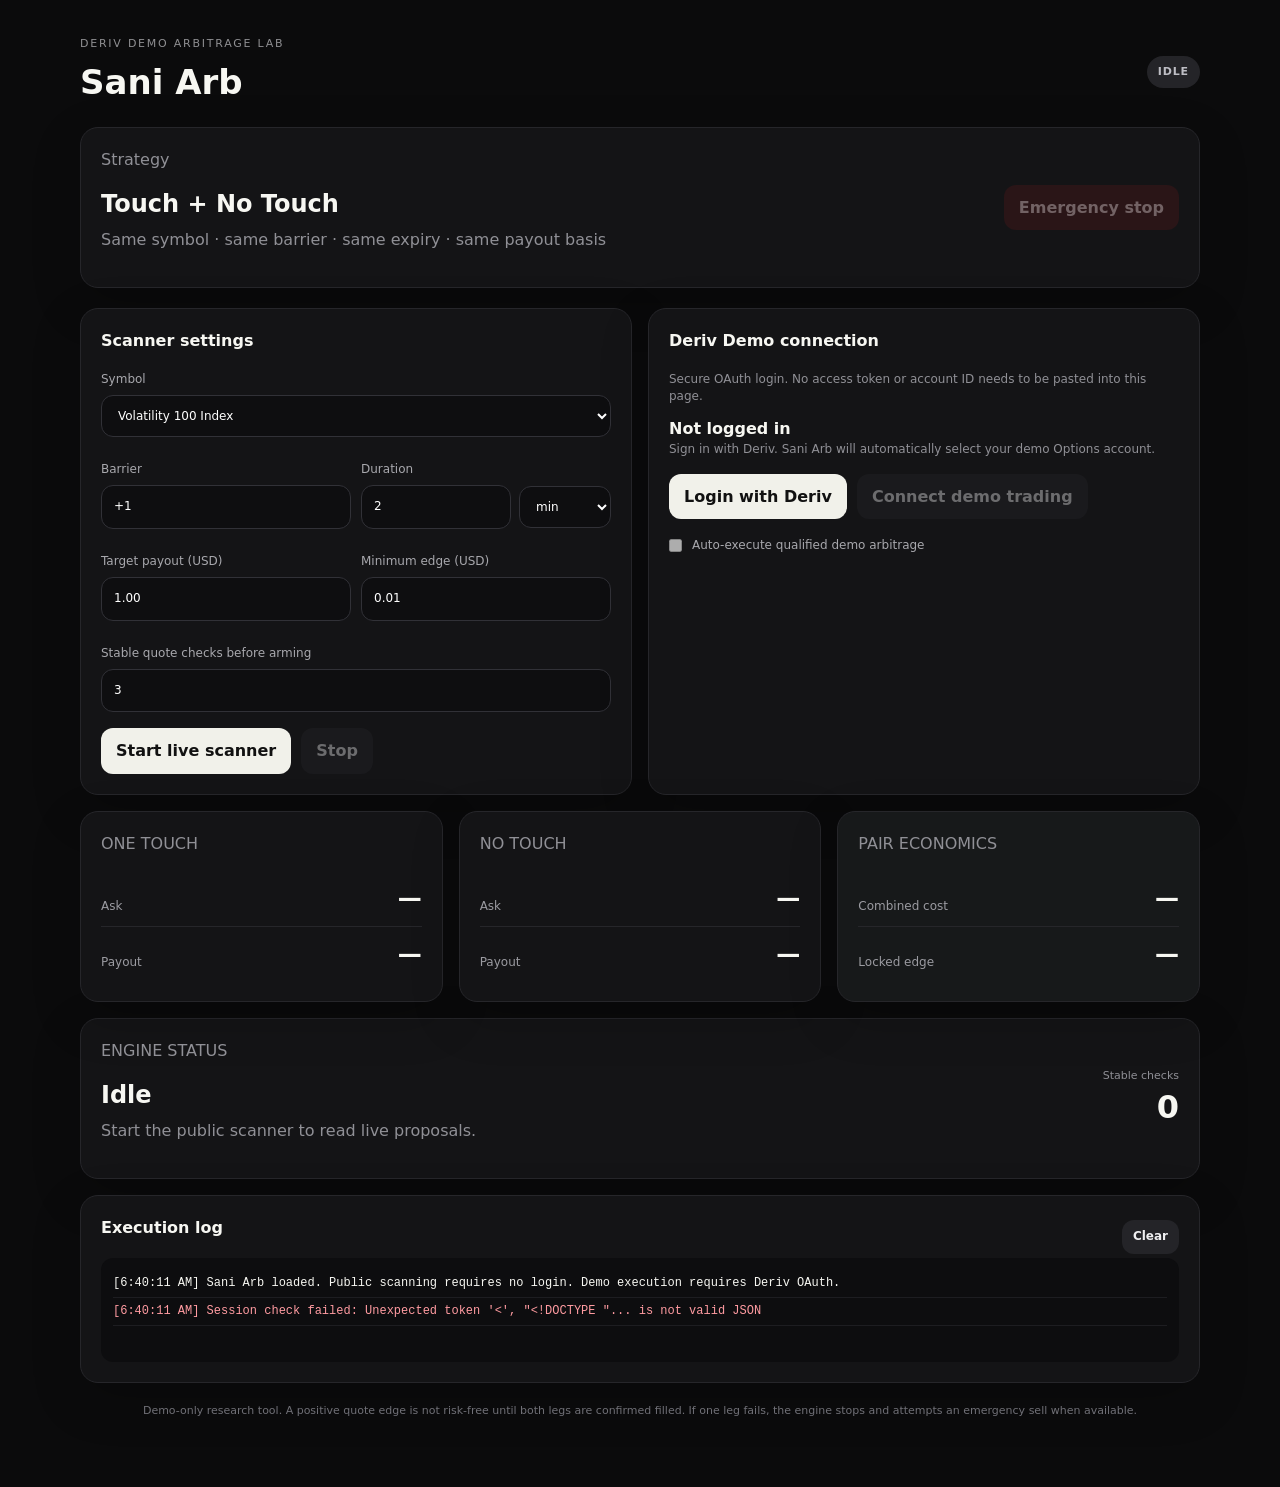
==== callback/index.html @ dc731fd0 "Add directory callback route for Vercel static hosting" ====
<!doctype html>
<html lang="en">
<head>
  <meta charset="UTF-8" />
  <meta name="viewport" content="width=device-width, initial-scale=1.0" />
  <meta name="theme-color" content="#111111" />
  <title>Sani Arb</title>
  <link rel="stylesheet" href="../styles.css" />
</head>
<body>
  <main class="shell">
    <header class="topbar"><div><p class="eyebrow">DERIV DEMO ARBITRAGE LAB</p><h1>Sani Arb</h1></div><div id="modePill" class="pill neutral">PUBLIC SCANNER</div></header>
    <section class="hero card"><div><p class="muted">Strategy</p><h2>Touch + No Touch</h2><p class="muted">Same symbol · same barrier · same expiry · same payout basis</p></div><button id="emergencyBtn" class="danger" disabled>Emergency stop</button></section>
    <section class="grid two">
      <div class="card">
        <h3>Scanner settings</h3>
        <label>Symbol<select id="symbol"><option value="R_100">Volatility 100 Index</option><option value="R_75">Volatility 75 Index</option><option value="R_50">Volatility 50 Index</option><option value="R_25">Volatility 25 Index</option><option value="R_10">Volatility 10 Index</option></select></label>
        <div class="grid two tight"><label>Barrier<input id="barrier" value="+1" inputmode="decimal" /></label><label>Duration<div class="inline"><input id="duration" type="number" min="1" value="2" /><select id="durationUnit"><option value="m">min</option><option value="s">sec</option></select></div></label></div>
        <div class="grid two tight"><label>Target payout (USD)<input id="targetPayout" type="number" min="0.35" step="0.01" value="1.00" /></label><label>Minimum edge (USD)<input id="minEdge" type="number" min="0" step="0.001" value="0.01" /></label></div>
        <label>Stable quote checks before arming<input id="stableChecks" type="number" min="1" max="20" value="3" /></label>
        <div class="actions"><button id="startScannerBtn" class="primary">Start live scanner</button><button id="stopScannerBtn" class="secondary" disabled>Stop</button></div>
      </div>
      <div class="card">
        <h3>Deriv Demo connection</h3><p class="muted small">Secure OAuth login. No access token or account ID needs to be pasted into this page.</p>
        <div id="loginState" class="statusBox"><strong id="loginTitle">Completing login…</strong><p id="loginDetail" class="muted small">Finishing your Deriv authorization.</p></div>
        <div class="actions"><button id="loginDerivBtn" class="primary">Login with Deriv</button><button id="connectDemoBtn" class="secondary" disabled>Connect demo trading</button><button id="logoutDerivBtn" class="ghost" hidden>Logout</button></div>
        <label class="toggleRow"><input id="autoExecute" type="checkbox" disabled /><span>Auto-execute qualified demo arbitrage</span></label>
      </div>
    </section>
    <section class="grid three"><article class="card quote"><p class="muted">ONE TOUCH</p><div class="metric"><span>Ask</span><strong id="touchAsk">—</strong></div><div class="metric"><span>Payout</span><strong id="touchPayout">—</strong></div></article><article class="card quote"><p class="muted">NO TOUCH</p><div class="metric"><span>Ask</span><strong id="noTouchAsk">—</strong></div><div class="metric"><span>Payout</span><strong id="noTouchPayout">—</strong></div></article><article class="card quote emphasis"><p class="muted">PAIR ECONOMICS</p><div class="metric"><span>Combined cost</span><strong id="combinedCost">—</strong></div><div class="metric"><span>Locked edge</span><strong id="lockedEdge">—</strong></div></article></section>
    <section class="card statusCard"><div><p class="muted">ENGINE STATUS</p><h2 id="statusText">Idle</h2><p id="statusDetail" class="muted">Start the public scanner to read live proposals.</p></div><div class="score"><span>Stable checks</span><strong id="stabilityScore">0</strong></div></section>
    <section class="card"><div class="sectionHeader"><h3>Execution log</h3><button id="clearLogBtn" class="ghost">Clear</button></div><div id="log" class="log"></div></section>
    <footer>Demo-only research tool. A positive quote edge is not risk-free until both legs are confirmed filled. If one leg fails, the engine stops and attempts an emergency sell when available.</footer>
  </main>
  <script type="module" src="../app.js"></script>
</body>
</html>
---- styles.css ----
:root{font-family:Inter,ui-sans-serif,system-ui,-apple-system,BlinkMacSystemFont,"Segoe UI",sans-serif;color:#f7f7f2;background:#0b0b0c;line-height:1.45}.shell{max-width:1120px;margin:auto;padding:28px 18px 60px}.topbar,.hero,.sectionHeader,.statusCard,.actions,.inline,.toggleRow{display:flex;align-items:center}.topbar,.hero,.sectionHeader,.statusCard{justify-content:space-between;gap:18px}.eyebrow{letter-spacing:.16em;font-size:11px;color:#8f8f92;margin:0 0 6px}h1,h2,h3,p{margin-top:0}h1{font-size:34px;margin-bottom:0}h2{font-size:24px;margin-bottom:6px}h3{font-size:16px;margin-bottom:18px}.card{background:#141416;border:1px solid #26262a;border-radius:18px;padding:20px;box-shadow:0 16px 50px rgba(0,0,0,.18)}.hero{margin:20px 0}.grid{display:grid;gap:16px}.grid.two{grid-template-columns:repeat(2,minmax(0,1fr))}.grid.three{grid-template-columns:repeat(3,minmax(0,1fr));margin:16px 0}.grid.tight{gap:10px}.muted{color:#909096}.small{font-size:12px}label{display:block;font-size:12px;color:#a8a8ad;margin:12px 0}input,select,button{font:inherit}input,select{box-sizing:border-box;width:100%;margin-top:7px;background:#0e0e10;border:1px solid #313137;color:#fff;border-radius:12px;padding:12px;outline:none}input:focus,select:focus{border-color:#71717a}.inline{gap:8px}.inline input{flex:1}.inline select{width:92px}.actions{gap:10px;margin-top:16px;flex-wrap:wrap}button{border:0;border-radius:12px;padding:11px 15px;cursor:pointer;font-weight:700}.primary{background:#f1f1ea;color:#111}.secondary,.ghost{background:#242428;color:#efeff1}.danger{background:#4b1719;color:#ffd7d9}.danger:not(:disabled){background:#8d2026}.ghost{padding:8px 11px;font-size:12px}button:disabled{opacity:.4;cursor:not-allowed}.pill{padding:8px 11px;border-radius:999px;font-size:11px;font-weight:800;letter-spacing:.08em}.neutral{background:#242428;color:#bdbdc4}.live{background:#153e2d;color:#9ef0c8}.armed{background:#4a3b12;color:#ffe89a}.risk{background:#5a1c20;color:#ffb4b8}.quote .metric{display:flex;justify-content:space-between;align-items:end;padding:10px 0;border-bottom:1px solid #26262a}.quote .metric:last-child{border-bottom:0}.metric span{font-size:12px;color:#9b9ba1}.metric strong{font-size:24px}.emphasis{background:#17191a}.statusCard{margin:16px 0}.score{text-align:right}.score span{display:block;color:#8f8f95;font-size:11px}.score strong{font-size:32px}.toggleRow{gap:10px;margin-top:18px}.toggleRow input{width:auto;margin:0}.log{font-family:ui-monospace,SFMono-Regular,Menlo,monospace;font-size:12px;max-height:280px;overflow:auto;background:#0d0d0f;border-radius:12px;padding:12px;min-height:80px}.log div{padding:5px 0;border-bottom:1px solid #1d1d21}.log .good{color:#9ef0c8}.log .bad{color:#ff9ba1}.log .warn{color:#ffe18a}footer{font-size:11px;color:#707077;margin-top:20px;text-align:center}@media(max-width:780px){.grid.two,.grid.three{grid-template-columns:1fr}.topbar,.hero,.statusCard{align-items:flex-start}.hero{flex-direction:column}.metric strong{font-size:22px}.shell{padding-top:18px}}
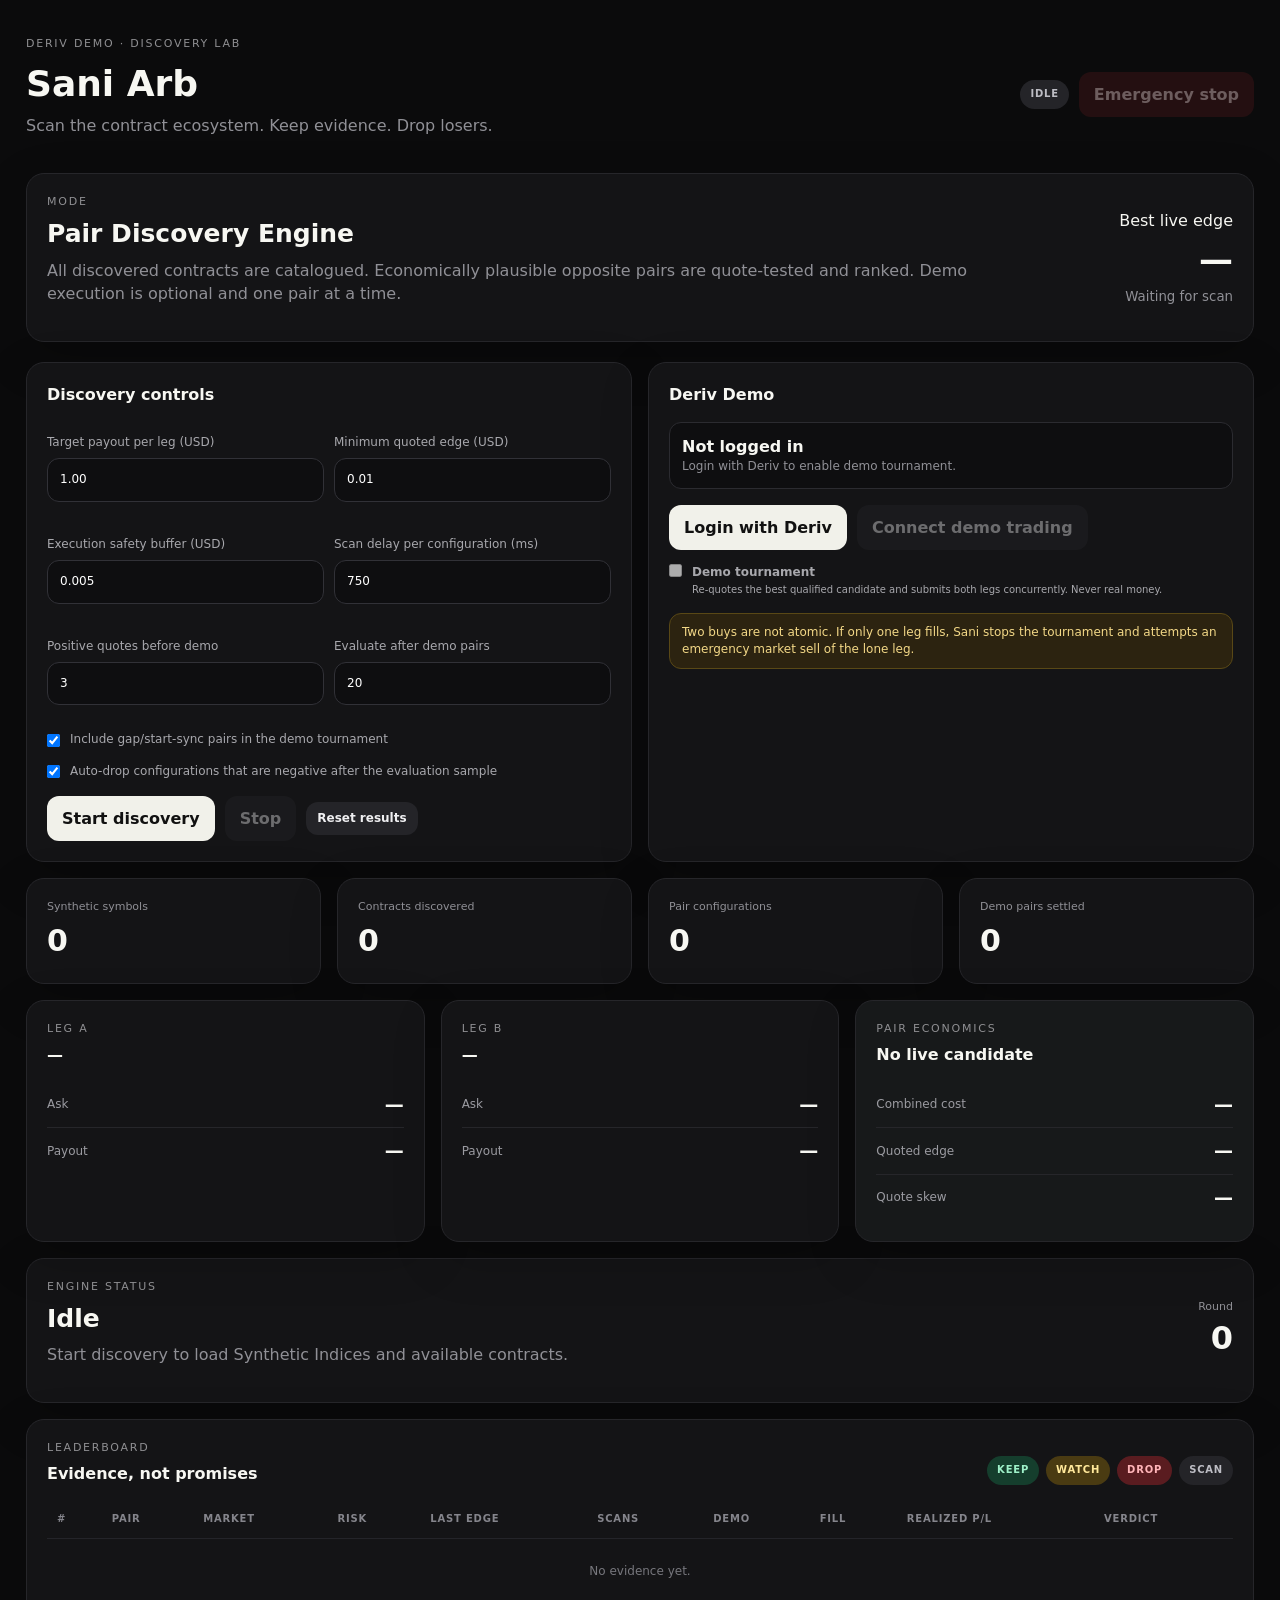
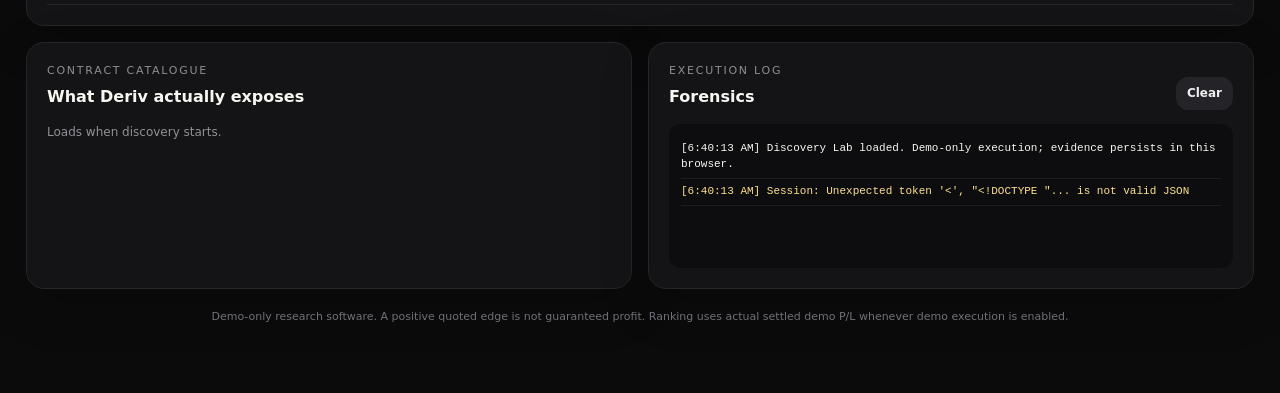
==== commit 0cfbd62a: "Route OAuth callback into Discovery Lab" ====
--- a/callback/index.html
+++ b/callback/index.html
@@ -1,37 +1 @@
-<!doctype html>
-<html lang="en">
-<head>
-  <meta charset="UTF-8" />
-  <meta name="viewport" content="width=device-width, initial-scale=1.0" />
-  <meta name="theme-color" content="#111111" />
-  <title>Sani Arb</title>
-  <link rel="stylesheet" href="../styles.css" />
-</head>
-<body>
-  <main class="shell">
-    <header class="topbar"><div><p class="eyebrow">DERIV DEMO ARBITRAGE LAB</p><h1>Sani Arb</h1></div><div id="modePill" class="pill neutral">PUBLIC SCANNER</div></header>
-    <section class="hero card"><div><p class="muted">Strategy</p><h2>Touch + No Touch</h2><p class="muted">Same symbol · same barrier · same expiry · same payout basis</p></div><button id="emergencyBtn" class="danger" disabled>Emergency stop</button></section>
-    <section class="grid two">
-      <div class="card">
-        <h3>Scanner settings</h3>
-        <label>Symbol<select id="symbol"><option value="R_100">Volatility 100 Index</option><option value="R_75">Volatility 75 Index</option><option value="R_50">Volatility 50 Index</option><option value="R_25">Volatility 25 Index</option><option value="R_10">Volatility 10 Index</option></select></label>
-        <div class="grid two tight"><label>Barrier<input id="barrier" value="+1" inputmode="decimal" /></label><label>Duration<div class="inline"><input id="duration" type="number" min="1" value="2" /><select id="durationUnit"><option value="m">min</option><option value="s">sec</option></select></div></label></div>
-        <div class="grid two tight"><label>Target payout (USD)<input id="targetPayout" type="number" min="0.35" step="0.01" value="1.00" /></label><label>Minimum edge (USD)<input id="minEdge" type="number" min="0" step="0.001" value="0.01" /></label></div>
-        <label>Stable quote checks before arming<input id="stableChecks" type="number" min="1" max="20" value="3" /></label>
-        <div class="actions"><button id="startScannerBtn" class="primary">Start live scanner</button><button id="stopScannerBtn" class="secondary" disabled>Stop</button></div>
-      </div>
-      <div class="card">
-        <h3>Deriv Demo connection</h3><p class="muted small">Secure OAuth login. No access token or account ID needs to be pasted into this page.</p>
-        <div id="loginState" class="statusBox"><strong id="loginTitle">Completing login…</strong><p id="loginDetail" class="muted small">Finishing your Deriv authorization.</p></div>
-        <div class="actions"><button id="loginDerivBtn" class="primary">Login with Deriv</button><button id="connectDemoBtn" class="secondary" disabled>Connect demo trading</button><button id="logoutDerivBtn" class="ghost" hidden>Logout</button></div>
-        <label class="toggleRow"><input id="autoExecute" type="checkbox" disabled /><span>Auto-execute qualified demo arbitrage</span></label>
-      </div>
-    </section>
-    <section class="grid three"><article class="card quote"><p class="muted">ONE TOUCH</p><div class="metric"><span>Ask</span><strong id="touchAsk">—</strong></div><div class="metric"><span>Payout</span><strong id="touchPayout">—</strong></div></article><article class="card quote"><p class="muted">NO TOUCH</p><div class="metric"><span>Ask</span><strong id="noTouchAsk">—</strong></div><div class="metric"><span>Payout</span><strong id="noTouchPayout">—</strong></div></article><article class="card quote emphasis"><p class="muted">PAIR ECONOMICS</p><div class="metric"><span>Combined cost</span><strong id="combinedCost">—</strong></div><div class="metric"><span>Locked edge</span><strong id="lockedEdge">—</strong></div></article></section>
-    <section class="card statusCard"><div><p class="muted">ENGINE STATUS</p><h2 id="statusText">Idle</h2><p id="statusDetail" class="muted">Start the public scanner to read live proposals.</p></div><div class="score"><span>Stable checks</span><strong id="stabilityScore">0</strong></div></section>
-    <section class="card"><div class="sectionHeader"><h3>Execution log</h3><button id="clearLogBtn" class="ghost">Clear</button></div><div id="log" class="log"></div></section>
-    <footer>Demo-only research tool. A positive quote edge is not risk-free until both legs are confirmed filled. If one leg fails, the engine stops and attempts an emergency sell when available.</footer>
-  </main>
-  <script type="module" src="../app.js"></script>
-</body>
-</html>
+<!doctype html><html><head><meta charset="utf-8"><meta name="viewport" content="width=device-width,initial-scale=1"><title>Sani Arb</title></head><body><script>location.replace('/'+location.search)</script></body></html>
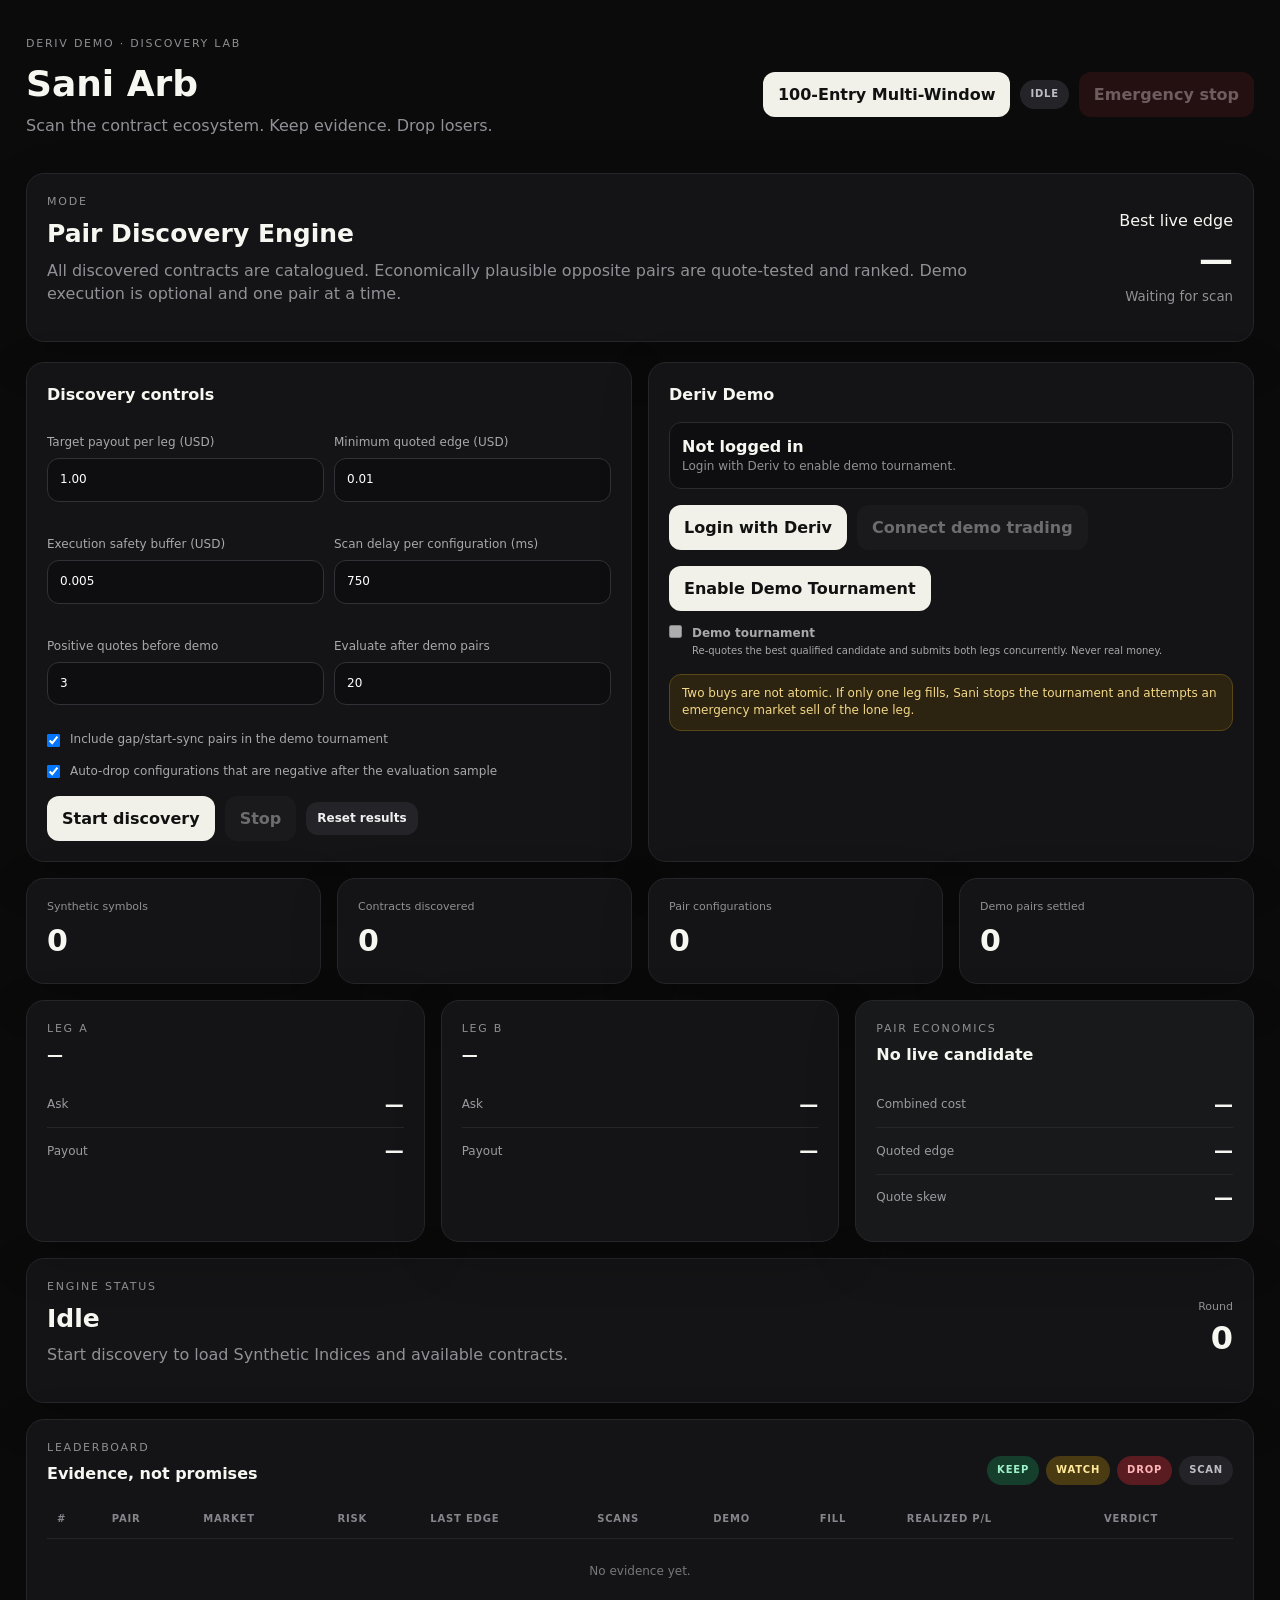
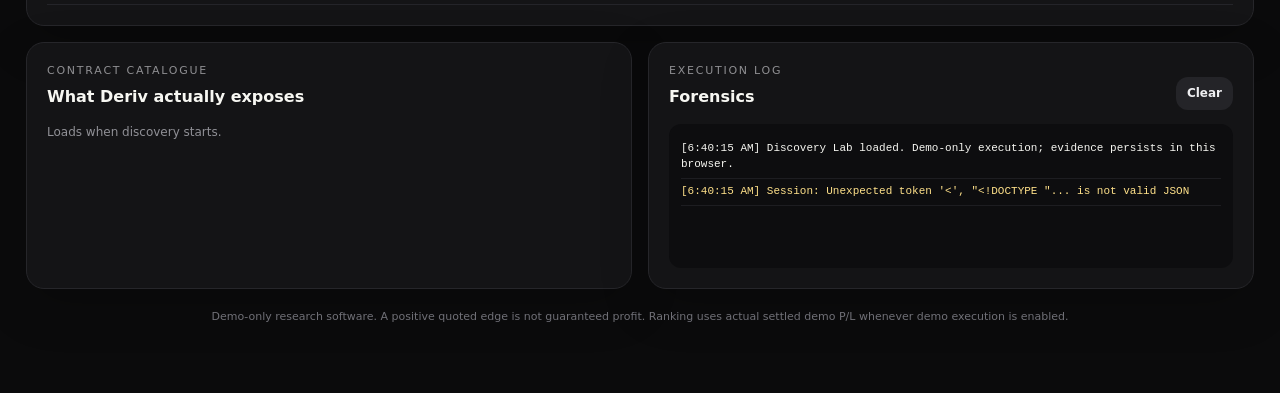
==== commit f3c47cca: "Return OAuth login to requested Sani page" ====
--- a/callback/index.html
+++ b/callback/index.html
@@ -1 +1 @@
-<!doctype html><html><head><meta charset="utf-8"><meta name="viewport" content="width=device-width,initial-scale=1"><title>Sani Arb</title></head><body><script>location.replace('/'+location.search)</script></body></html>+<!doctype html><html><head><meta charset="utf-8"><meta name="viewport" content="width=device-width,initial-scale=1"><title>Sani Arb</title></head><body><script>const target=sessionStorage.getItem('sani_return_to')||'/';location.replace(target+location.search)</script></body></html>
